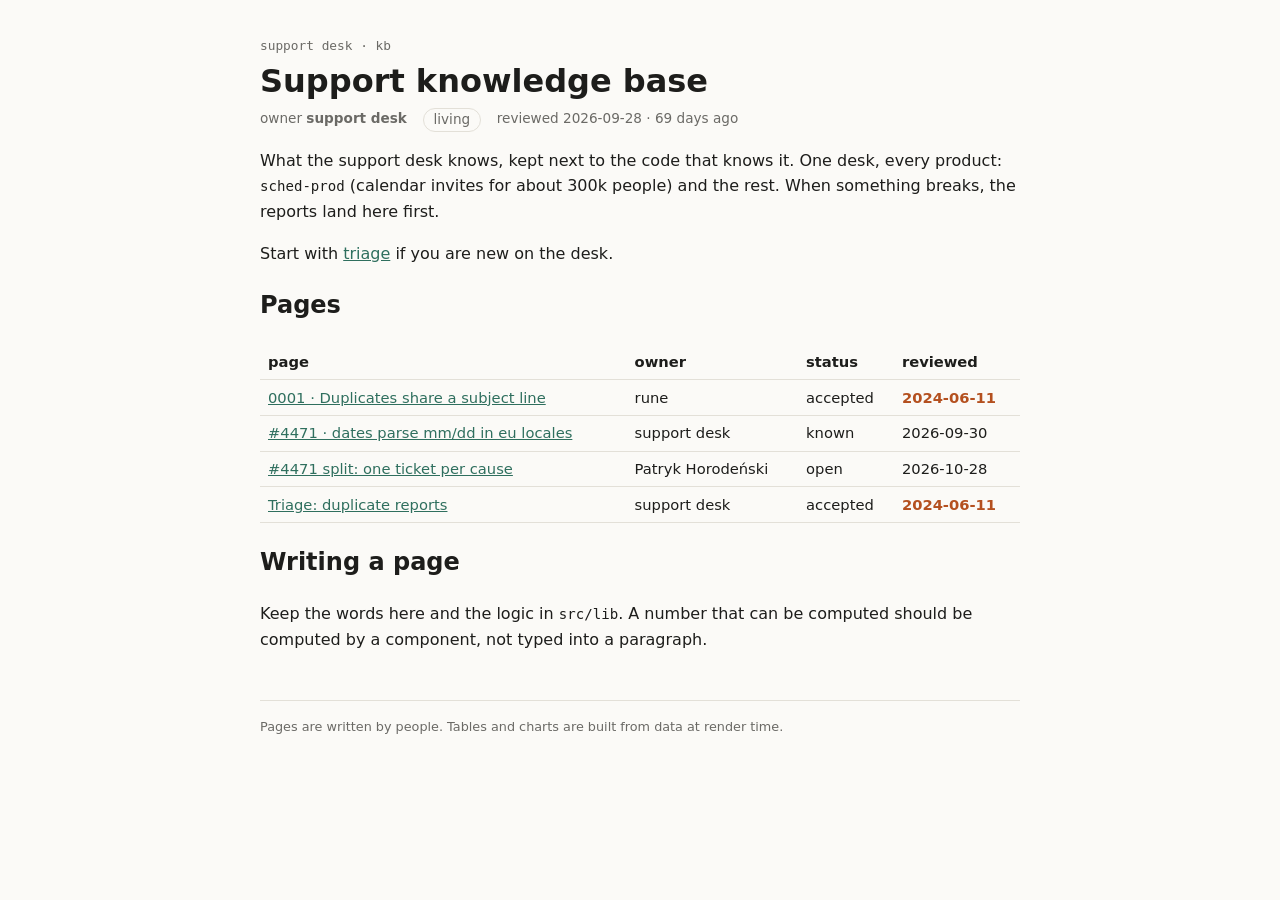
==== rendered/kb/index.html @ 84da2843 "kb: add signed page #4471 split, one ticket per cause; link causes to tickets #1-#3; rendered/ holds" ====
<!doctype html>
<html lang="en">
  <head>
    <meta charset="utf-8" />
    <meta name="viewport" content="width=device-width, initial-scale=1" />
    <link href="../_app/immutable/entry/start.BKDKD3t-.js" rel="modulepreload">
		<link href="../_app/immutable/chunks/fruYDLqp.js" rel="modulepreload">
		<link href="../_app/immutable/chunks/DEAFtfPf.js" rel="modulepreload">
		<link href="../_app/immutable/chunks/Cbdj2qAo.js" rel="modulepreload">
		<link href="../_app/immutable/entry/app.DshP--7V.js" rel="modulepreload">
		<link href="../_app/immutable/chunks/BkYfdh9H.js" rel="modulepreload">
		<link href="../_app/immutable/chunks/BD3UdjSR.js" rel="modulepreload">
		<link href="../_app/immutable/chunks/wnmzq4eU.js" rel="modulepreload">
		<link href="../_app/immutable/chunks/TGQFHf5e.js" rel="modulepreload">
		<link href="../_app/immutable/nodes/0.uZkZF3HD.js" rel="modulepreload">
		<link href="../_app/immutable/chunks/ybC49tkz.js" rel="modulepreload">
		<link href="../_app/immutable/nodes/2.B3-MaNhu.js" rel="modulepreload">
		<link href="../_app/immutable/chunks/DFPV7QJw.js" rel="modulepreload">
		<link href="../_app/immutable/chunks/B-roHbLd.js" rel="modulepreload">
		<link href="../_app/immutable/chunks/BDUCOm33.js" rel="modulepreload">
		<link href="../_app/immutable/chunks/Dj9Wq3qy.js" rel="modulepreload">
		<link href="../_app/immutable/chunks/FWKlM1yV.js" rel="modulepreload">
		<link href="../_app/immutable/chunks/p8VIAe2o.js" rel="modulepreload">
		<link href="../_app/immutable/chunks/CX_BSNZT.js" rel="modulepreload">
		<!--e2jw2j--><!----><title>Support knowledge base · support kb</title>
		<link href="../_app/immutable/assets/runbook.BhhgOc_n.css" rel="stylesheet">
		<link href="../_app/immutable/assets/Callout.yLErXQDM.css" rel="stylesheet">
		<link href="../_app/immutable/assets/5.CbCUMXfU.css" rel="stylesheet">
		<link href="../_app/immutable/assets/4.hI2H_0Om.css" rel="stylesheet">
		<link href="../_app/immutable/assets/6.C3mwiGDj.css" rel="stylesheet">
		<link href="../_app/immutable/assets/2.Bt0MwIZg.css" rel="stylesheet">
  </head>
  <body>
    <div style="display: contents"><!--[--><!--[0--><!--[--><!--[--><div class="kb svelte-e2jw2j"><header><a class="crumb svelte-e2jw2j" href="/kb">support desk · kb</a> <h1 class="svelte-e2jw2j">Support knowledge base</h1> <p class="meta svelte-e2jw2j"><span>owner <b>support desk</b></span> <span class="status living svelte-e2jw2j">living</span> <span class="svelte-e2jw2j">reviewed 2026-09-28 · 30 days ago</span></p></header> <!--[-1--><!--]--> <main><p>What the support desk knows, kept next to the code that knows it. One desk, every product: <code>sched-prod</code> (calendar invites for about 300k people) and the rest. When something breaks, the reports land here first.</p> <p>Start with <a href="/kb/triage/dedupe">triage</a> if you are new on the desk.</p> <h2>Pages</h2> <table><thead><tr><th>page</th><th>owner</th><th>status</th><th>reviewed</th></tr></thead><tbody><!--[--><tr><td><a href="/kb/decisions/0001-dedupe-by-subject">0001 · Duplicates share a subject line</a></td><td>rune</td><td>accepted</td><td class="svelte-tbc1ha stale">2024-06-11</td></tr><tr><td><a href="/kb/incidents/4471">#4471 · dates parse mm/dd in eu locales</a></td><td>support desk</td><td>known</td><td class="svelte-tbc1ha">2026-09-30</td></tr><tr><td><a href="/kb/incidents/4471-causes">#4471 split: one ticket per cause</a></td><td>Patryk Horodeński</td><td>open</td><td class="svelte-tbc1ha">2026-10-28</td></tr><tr><td><a href="/kb/triage/dedupe">Triage: duplicate reports</a></td><td>support desk</td><td>accepted</td><td class="svelte-tbc1ha stale">2024-06-11</td></tr><!--]--></tbody></table><!----> <h2>Writing a page</h2> <p>Keep the words here and the logic in <code>src/lib</code>. A number that can be computed should be
computed by a component, not typed into a paragraph.</p><!----></main> <footer class="svelte-e2jw2j">Pages are written by people. Tables and charts are built from data at render time.</footer></div><!--]--><!----><!--]--><!--]--> <!--[-1--><!--]--><!--]-->
			
			<script>
				{
					__sveltekit_15rfs59 = {
						base: new URL("..", location).pathname.slice(0, -1)
					};

					const element = document.currentScript.parentElement;

					Promise.all([
						import("../_app/immutable/entry/start.BKDKD3t-.js"),
						import("../_app/immutable/entry/app.DshP--7V.js")
					]).then(([kit, app]) => {
						kit.start(app, element, {
							node_ids: [0, 2],
							data: [null,null],
							form: null,
							error: null
						});
					});
				}
			</script>
		</div>
  </body>
</html>
---- rendered/_app/immutable/assets/runbook.BhhgOc_n.css ----
:root{--bg: #fbfaf7;--fg: #1d1d1b;--muted: #6b6a66;--line: #e3e0d8;--accent: #2f6f5e;--warn: #b4501f;--warn-bg: #fbeee6;--note-bg: #eef5f2;--mono: ui-monospace, "Cascadia Code", Menlo, monospace}@media(prefers-color-scheme:dark){:root{--bg: #171716;--fg: #ecebe6;--muted: #9c9a93;--line: #34332f;--accent: #6fbfa6;--warn: #f0905d;--warn-bg: #3a2418;--note-bg: #1d2c27}}body{margin:0;background:var(--bg);color:var(--fg);font:16px/1.6 system-ui,sans-serif}.kb table{border-collapse:collapse;width:100%;margin:1rem 0;font-size:.92rem}.kb th,.kb td{border-bottom:1px solid var(--line);padding:.35rem .5rem;text-align:left}.kb code{font-family:var(--mono);font-size:.88em}.kb a{color:var(--accent)}.kb.svelte-e2jw2j{max-width:760px;margin:0 auto;padding:2rem 16px 4rem}.crumb.svelte-e2jw2j{font:.8rem var(--mono);text-decoration:none;color:var(--muted)}h1.svelte-e2jw2j{margin:.25rem 0 .5rem;line-height:1.2}.meta.svelte-e2jw2j{display:flex;flex-wrap:wrap;gap:.5rem 1rem;color:var(--muted);font-size:.85rem;margin:0}.status.svelte-e2jw2j{border:1px solid var(--line);border-radius:99px;padding:0 .6rem}.stale.svelte-e2jw2j{color:var(--warn);font-weight:600}.banner.svelte-e2jw2j{background:var(--warn-bg);color:var(--warn);padding:.6rem 1rem;border-radius:6px}footer.svelte-e2jw2j{margin-top:3rem;color:var(--muted);font-size:.8rem;border-top:1px solid var(--line);padding-top:1rem}
---- rendered/_app/immutable/assets/Callout.yLErXQDM.css ----
aside.svelte-17bri61{border-left:4px solid var(--accent);padding:.5rem 1rem;margin:1rem 0;background:var(--note-bg)}aside.warn.svelte-17bri61{border-color:var(--warn);background:var(--warn-bg)}
---- rendered/_app/immutable/assets/5.CbCUMXfU.css ----
.sum.svelte-1n91i81{font-size:1.1rem}.tags.svelte-1n91i81{color:var(--muted);font-size:.85em}.wrong.svelte-1n91i81 td:where(.svelte-1n91i81){background:var(--warn-bg);color:var(--warn)}.stamp.svelte-1280m42{margin:2rem 0 0;font:.85rem var(--mono);color:var(--muted)}.stamp.svelte-1280m42 b:where(.svelte-1280m42){color:var(--accent);letter-spacing:.04em}.missing.svelte-1280m42{color:var(--warn)}
---- rendered/_app/immutable/assets/4.hI2H_0Om.css ----
.sum.svelte-12oyimm{font-size:1.1rem}.tags.svelte-12oyimm,.note.svelte-12oyimm{color:var(--muted);font-size:.85em}.wrong.svelte-12oyimm td:where(.svelte-12oyimm){background:var(--warn-bg)}.wrong.svelte-12oyimm td:where(.svelte-12oyimm):last-child{color:var(--warn);font-weight:600}svg.svelte-18a6qal{width:100%;max-width:640px}.in.svelte-18a6qal{fill:var(--warn)}.merged.svelte-18a6qal{fill:var(--accent)}text.svelte-18a6qal{font:8px var(--mono);fill:var(--muted);text-anchor:middle}figcaption.svelte-18a6qal{color:var(--muted);font-size:.85rem}.key.svelte-18a6qal{display:inline-block;width:.7em;height:.7em;border-radius:2px}.key.in.svelte-18a6qal{background:var(--warn)}.key.merged.svelte-18a6qal{background:var(--accent)}
---- rendered/_app/immutable/assets/6.C3mwiGDj.css ----
.try.svelte-gq0h2h{display:grid;grid-template-columns:repeat(auto-fit,minmax(220px,1fr));gap:.75rem;margin:1rem 0}fieldset.svelte-gq0h2h{display:grid;gap:.4rem;border:1px solid var(--line);border-radius:6px}.verdict.svelte-gq0h2h{grid-column:1 / -1;margin:0;font-weight:600;color:var(--muted)}.dup.svelte-gq0h2h{color:var(--accent);font-weight:600}
---- rendered/_app/immutable/assets/2.Bt0MwIZg.css ----
.stale.svelte-tbc1ha{color:var(--warn);font-weight:600}
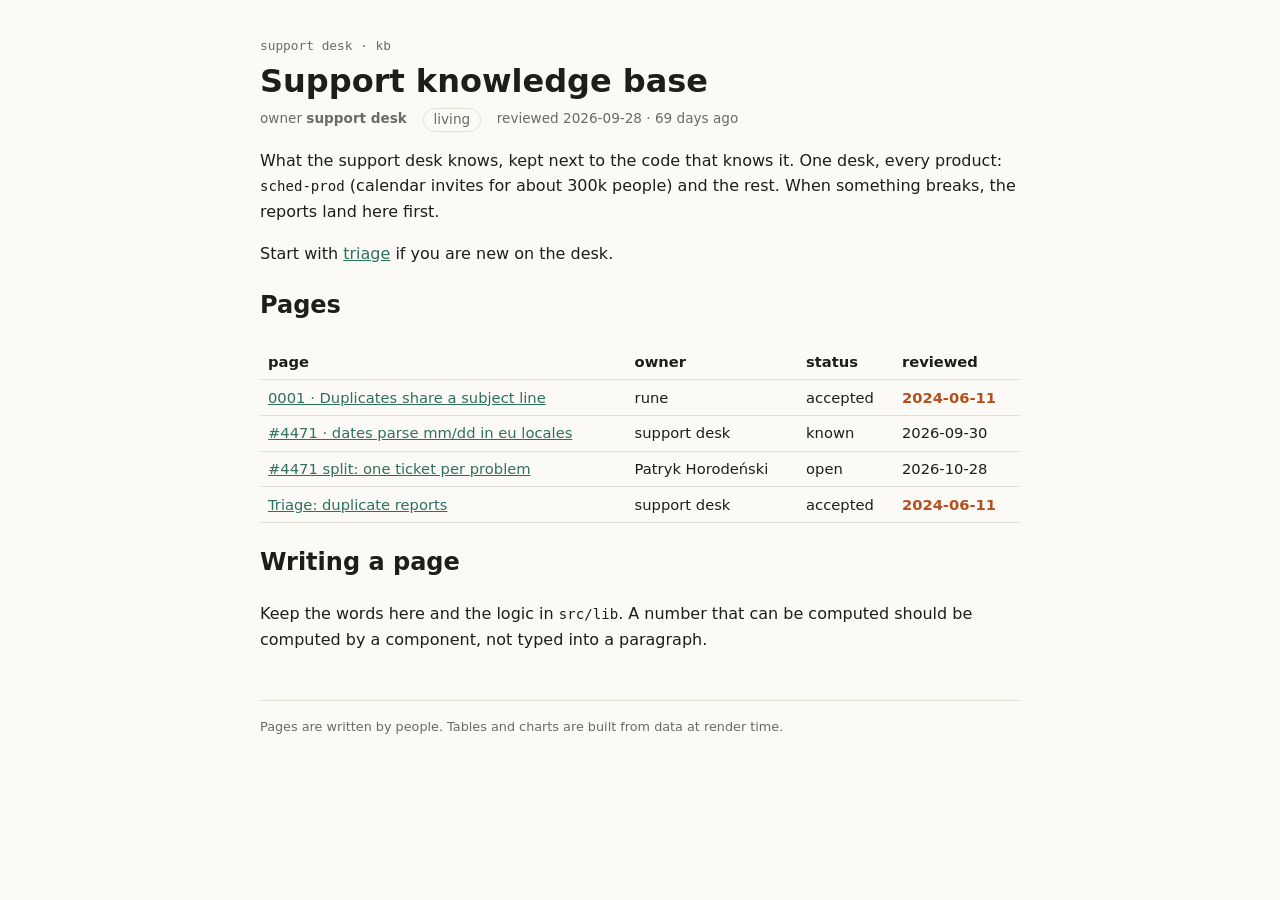
==== commit 292e4dd2: "Count as the desk's exported view: keep causes.ts as exported; one-day moves stay under their tenant" ====
--- a/rendered/kb/index.html
+++ b/rendered/kb/index.html
@@ -3,48 +3,48 @@
   <head>
     <meta charset="utf-8" />
     <meta name="viewport" content="width=device-width, initial-scale=1" />
-    <link href="../_app/immutable/entry/start.BKDKD3t-.js" rel="modulepreload">
+    <link href="../_app/immutable/entry/start.CXdluVXv.js" rel="modulepreload">
 		<link href="../_app/immutable/chunks/fruYDLqp.js" rel="modulepreload">
-		<link href="../_app/immutable/chunks/DEAFtfPf.js" rel="modulepreload">
+		<link href="../_app/immutable/chunks/DSkfCpmf.js" rel="modulepreload">
 		<link href="../_app/immutable/chunks/Cbdj2qAo.js" rel="modulepreload">
-		<link href="../_app/immutable/entry/app.DshP--7V.js" rel="modulepreload">
+		<link href="../_app/immutable/entry/app.DfReWsUJ.js" rel="modulepreload">
 		<link href="../_app/immutable/chunks/BkYfdh9H.js" rel="modulepreload">
 		<link href="../_app/immutable/chunks/BD3UdjSR.js" rel="modulepreload">
 		<link href="../_app/immutable/chunks/wnmzq4eU.js" rel="modulepreload">
 		<link href="../_app/immutable/chunks/TGQFHf5e.js" rel="modulepreload">
 		<link href="../_app/immutable/nodes/0.uZkZF3HD.js" rel="modulepreload">
 		<link href="../_app/immutable/chunks/ybC49tkz.js" rel="modulepreload">
-		<link href="../_app/immutable/nodes/2.B3-MaNhu.js" rel="modulepreload">
+		<link href="../_app/immutable/nodes/2.BjLMydh2.js" rel="modulepreload">
 		<link href="../_app/immutable/chunks/DFPV7QJw.js" rel="modulepreload">
 		<link href="../_app/immutable/chunks/B-roHbLd.js" rel="modulepreload">
-		<link href="../_app/immutable/chunks/BDUCOm33.js" rel="modulepreload">
-		<link href="../_app/immutable/chunks/Dj9Wq3qy.js" rel="modulepreload">
-		<link href="../_app/immutable/chunks/FWKlM1yV.js" rel="modulepreload">
-		<link href="../_app/immutable/chunks/p8VIAe2o.js" rel="modulepreload">
-		<link href="../_app/immutable/chunks/CX_BSNZT.js" rel="modulepreload">
+		<link href="../_app/immutable/chunks/BzXvcO3c.js" rel="modulepreload">
+		<link href="../_app/immutable/chunks/M7cEM8C8.js" rel="modulepreload">
+		<link href="../_app/immutable/chunks/Dm2VcYAk.js" rel="modulepreload">
+		<link href="../_app/immutable/chunks/KCqp2jfy.js" rel="modulepreload">
+		<link href="../_app/immutable/chunks/8lIN1qiK.js" rel="modulepreload">
 		<!--e2jw2j--><!----><title>Support knowledge base · support kb</title>
 		<link href="../_app/immutable/assets/runbook.BhhgOc_n.css" rel="stylesheet">
 		<link href="../_app/immutable/assets/Callout.yLErXQDM.css" rel="stylesheet">
-		<link href="../_app/immutable/assets/5.CbCUMXfU.css" rel="stylesheet">
+		<link href="../_app/immutable/assets/5.BLxV0H9S.css" rel="stylesheet">
 		<link href="../_app/immutable/assets/4.hI2H_0Om.css" rel="stylesheet">
 		<link href="../_app/immutable/assets/6.C3mwiGDj.css" rel="stylesheet">
 		<link href="../_app/immutable/assets/2.Bt0MwIZg.css" rel="stylesheet">
   </head>
   <body>
-    <div style="display: contents"><!--[--><!--[0--><!--[--><!--[--><div class="kb svelte-e2jw2j"><header><a class="crumb svelte-e2jw2j" href="/kb">support desk · kb</a> <h1 class="svelte-e2jw2j">Support knowledge base</h1> <p class="meta svelte-e2jw2j"><span>owner <b>support desk</b></span> <span class="status living svelte-e2jw2j">living</span> <span class="svelte-e2jw2j">reviewed 2026-09-28 · 30 days ago</span></p></header> <!--[-1--><!--]--> <main><p>What the support desk knows, kept next to the code that knows it. One desk, every product: <code>sched-prod</code> (calendar invites for about 300k people) and the rest. When something breaks, the reports land here first.</p> <p>Start with <a href="/kb/triage/dedupe">triage</a> if you are new on the desk.</p> <h2>Pages</h2> <table><thead><tr><th>page</th><th>owner</th><th>status</th><th>reviewed</th></tr></thead><tbody><!--[--><tr><td><a href="/kb/decisions/0001-dedupe-by-subject">0001 · Duplicates share a subject line</a></td><td>rune</td><td>accepted</td><td class="svelte-tbc1ha stale">2024-06-11</td></tr><tr><td><a href="/kb/incidents/4471">#4471 · dates parse mm/dd in eu locales</a></td><td>support desk</td><td>known</td><td class="svelte-tbc1ha">2026-09-30</td></tr><tr><td><a href="/kb/incidents/4471-causes">#4471 split: one ticket per cause</a></td><td>Patryk Horodeński</td><td>open</td><td class="svelte-tbc1ha">2026-10-28</td></tr><tr><td><a href="/kb/triage/dedupe">Triage: duplicate reports</a></td><td>support desk</td><td>accepted</td><td class="svelte-tbc1ha stale">2024-06-11</td></tr><!--]--></tbody></table><!----> <h2>Writing a page</h2> <p>Keep the words here and the logic in <code>src/lib</code>. A number that can be computed should be
+    <div style="display: contents"><!--[--><!--[0--><!--[--><!--[--><div class="kb svelte-e2jw2j"><header><a class="crumb svelte-e2jw2j" href="/kb">support desk · kb</a> <h1 class="svelte-e2jw2j">Support knowledge base</h1> <p class="meta svelte-e2jw2j"><span>owner <b>support desk</b></span> <span class="status living svelte-e2jw2j">living</span> <span class="svelte-e2jw2j">reviewed 2026-09-28 · 30 days ago</span></p></header> <!--[-1--><!--]--> <main><p>What the support desk knows, kept next to the code that knows it. One desk, every product: <code>sched-prod</code> (calendar invites for about 300k people) and the rest. When something breaks, the reports land here first.</p> <p>Start with <a href="/kb/triage/dedupe">triage</a> if you are new on the desk.</p> <h2>Pages</h2> <table><thead><tr><th>page</th><th>owner</th><th>status</th><th>reviewed</th></tr></thead><tbody><!--[--><tr><td><a href="/kb/decisions/0001-dedupe-by-subject">0001 · Duplicates share a subject line</a></td><td>rune</td><td>accepted</td><td class="svelte-tbc1ha stale">2024-06-11</td></tr><tr><td><a href="/kb/incidents/4471">#4471 · dates parse mm/dd in eu locales</a></td><td>support desk</td><td>known</td><td class="svelte-tbc1ha">2026-09-30</td></tr><tr><td><a href="/kb/incidents/4471-causes">#4471 split: one ticket per problem</a></td><td>Patryk Horodeński</td><td>open</td><td class="svelte-tbc1ha">2026-10-28</td></tr><tr><td><a href="/kb/triage/dedupe">Triage: duplicate reports</a></td><td>support desk</td><td>accepted</td><td class="svelte-tbc1ha stale">2024-06-11</td></tr><!--]--></tbody></table><!----> <h2>Writing a page</h2> <p>Keep the words here and the logic in <code>src/lib</code>. A number that can be computed should be
 computed by a component, not typed into a paragraph.</p><!----></main> <footer class="svelte-e2jw2j">Pages are written by people. Tables and charts are built from data at render time.</footer></div><!--]--><!----><!--]--><!--]--> <!--[-1--><!--]--><!--]-->
 			
 			<script>
 				{
-					__sveltekit_15rfs59 = {
+					__sveltekit_myvdy0 = {
 						base: new URL("..", location).pathname.slice(0, -1)
 					};
 
 					const element = document.currentScript.parentElement;
 
 					Promise.all([
-						import("../_app/immutable/entry/start.BKDKD3t-.js"),
-						import("../_app/immutable/entry/app.DshP--7V.js")
+						import("../_app/immutable/entry/start.CXdluVXv.js"),
+						import("../_app/immutable/entry/app.DfReWsUJ.js")
 					]).then(([kit, app]) => {
 						kit.start(app, element, {
 							node_ids: [0, 2],
--- a/rendered/_app/immutable/assets/5.BLxV0H9S.css
+++ b/rendered/_app/immutable/assets/5.BLxV0H9S.css
@@ -0,0 +1 @@
+.sum.svelte-1n91i81{font-size:1.1rem}.tags.svelte-1n91i81,.note.svelte-1n91i81{color:var(--muted);font-size:.85em}.wrong.svelte-1n91i81 td:where(.svelte-1n91i81){background:var(--warn-bg);color:var(--warn)}.stamp.svelte-1280m42{margin:2rem 0 0;font:.85rem var(--mono);color:var(--muted)}.stamp.svelte-1280m42 b:where(.svelte-1280m42){color:var(--accent);letter-spacing:.04em}.missing.svelte-1280m42{color:var(--warn)}
